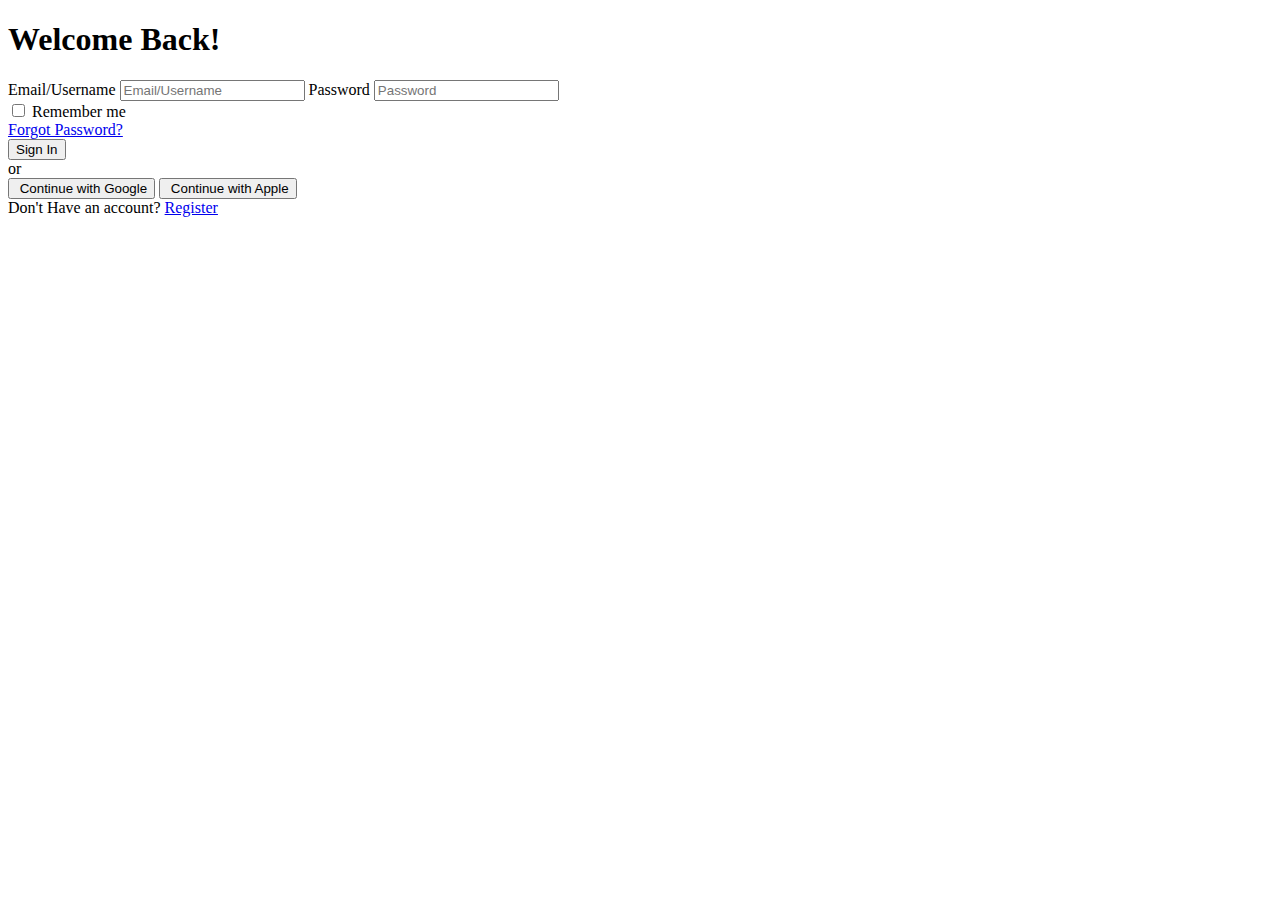
==== login/index.html @ ebd741ea "Initial commit" ====
<!DOCTYPE html>
<html lang="en">
<head>
    <meta charset="UTF-8">
    <meta name="viewport" content="width=device-width, initial-scale=1.0">
    <title>login</title>
    <link rel="stylesheet" href="style.css">
    <script src="main.js" defer></script>
</head>
<body>
    <div class="container">
        <div class="image-section"></div>
        <form class="form-section" action="../../homepage/index.html">
            <h1>Welcome Back!</h1>
            <label for="username">Email/Username</label>
            <input type="text" id="username" placeholder="Email/Username" required>
            <label for="password">Password</label>
            <input type="password" id="password" placeholder="Password" required>
            <div class="options">
                <div>
                    <input type="checkbox" id="remember">
                    <label for="remember">Remember me</label>
                </div>
                <a href="#">Forgot Password?</a>
            </div>
            <button onclick="changeLogin()" type="submit">Sign In</button>
            <div class="social-divider">
                <span> or </span>
            </div>
            <div class="social-login">
                <button class="google"><img src="../AssetIcon/Google Logo.svg" alt=""><i class="fab fa-google"></i> Continue with Google</button>
                <button class="apple"><img src="../AssetIcon/Apple Logo.svg" alt=""><i class="fab fa-apple"></i> Continue with Apple</button>
            </div>
            <div class="register">
                Don't Have an account? <a href="../register/index.html">Register</a>
            </div>
        </form>
    </div>
    <script src="logout.js"></script>
</body>
</html>
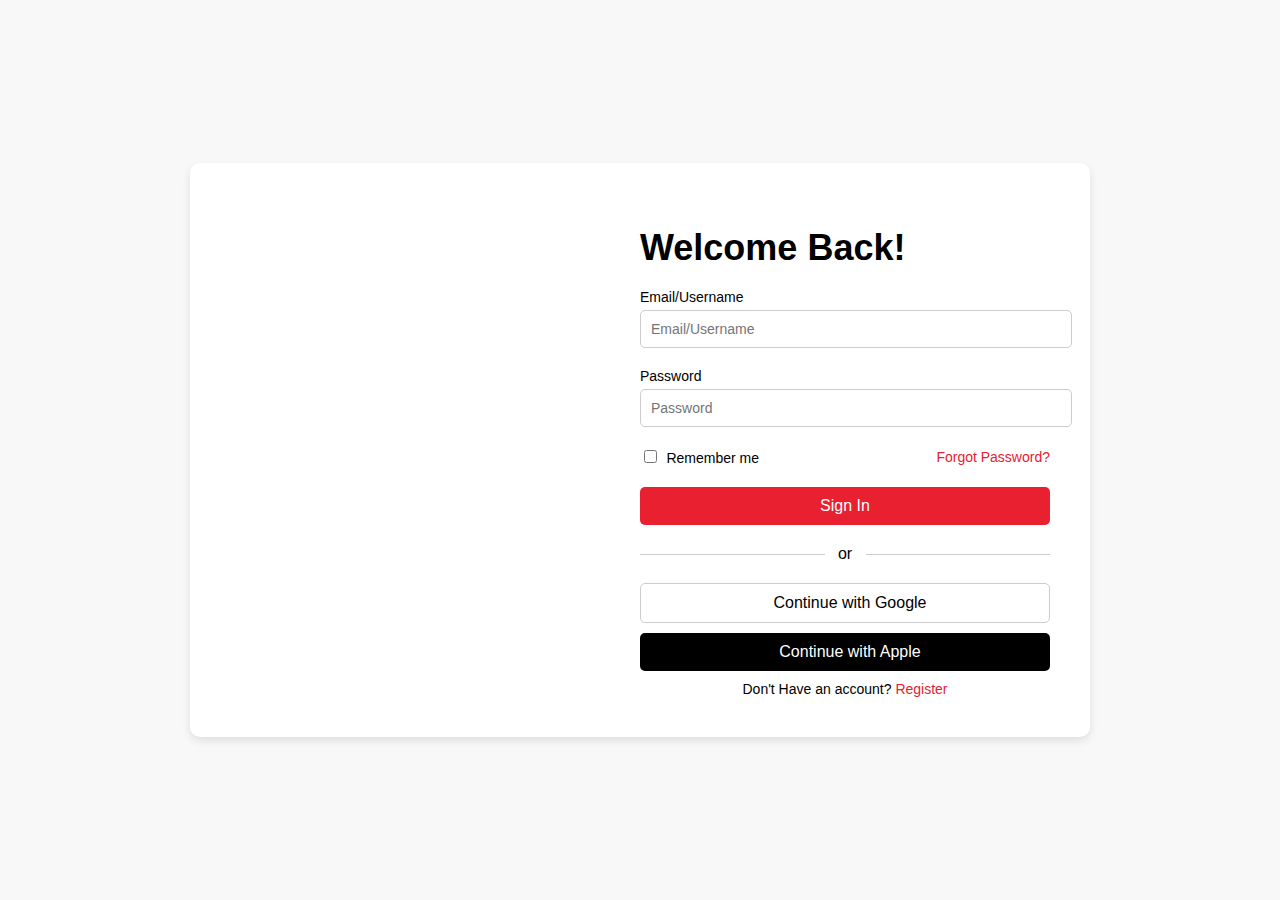
==== commit aa56a660: "initial commit" ====
--- a/login/index.html
+++ b/login/index.html
@@ -4,8 +4,8 @@
     <meta charset="UTF-8">
     <meta name="viewport" content="width=device-width, initial-scale=1.0">
     <title>login</title>
-    <link rel="stylesheet" href="style.css">
-    <script src="main.js" defer></script>
+    <link rel="stylesheet" href="./login.css">
+    <script src="./login.js" defer></script>
 </head>
 <body>
     <div class="container">
--- a/login/login.css
+++ b/login/login.css
@@ -0,0 +1,137 @@
+body {
+    display: flex;
+    justify-content: center;
+    align-items: center;
+    height: 100vh;
+    margin: 0;
+    background-color: #f8f8f8;
+    font-family: Arial, sans-serif;
+}
+.container {
+    display: flex;
+    background-color: #fff;
+    border-radius: 10px;
+    box-shadow: 0 4px 8px rgba(0, 0, 0, 0.1);
+    overflow: hidden;
+    max-width: 900px;
+    width: 100%;
+}
+.image-section {
+    flex: 1;
+    background: url('../AssetGambar/IMG_0324.jpg') no-repeat center center;
+    background-size: cover;
+}
+.form-section {
+    flex: 1;
+    padding: 40px;
+    display: flex;
+    flex-direction: column;
+    justify-content: center;
+}
+.form-section h1 {
+    font-size: 36px;
+    margin-bottom: 20px;
+}
+.form-section label {
+    font-size: 14px;
+    margin-bottom: 5px;
+}
+.form-section input[type="text"],
+.form-section input[type="email"],
+.form-section input[type="password"] {
+    width: 100%;
+    padding: 10px;
+    margin-bottom: 20px;
+    border: 1px solid #ccc;
+    border-radius: 5px;
+    font-size: 14px;
+}
+.form-section .options {
+    display: flex;
+    justify-content: space-between;
+    align-items: center;
+    margin-bottom: 20px;
+}
+.form-section .options input[type="checkbox"] {
+    margin-right: 5px;
+}
+.form-section .options a {
+    font-size: 14px;
+    color: #E92030;
+    text-decoration: none;
+}
+.form-section .options a:hover {
+    text-decoration: underline;
+}
+.form-section button {
+    width: 100%;
+    padding: 10px;
+    background-color: #E92030;
+    border: none;
+    border-radius: 5px;
+    color: #fff;
+    font-size: 16px;
+    cursor: pointer;
+   
+}
+.form-section .social-login {
+    display: flex;
+    flex-direction: column;
+    gap: 10px;
+    margin-bottom: 10px;
+}
+.form-section .social-login button {
+    display: flex;
+    align-items: center;
+    justify-content: center;
+    padding: 10px;
+    border: none;
+    border-radius: 5px;
+    font-size: 16px;
+    cursor: pointer;
+}
+.form-section .social-login button i {
+    margin-right: 10px;
+}
+.form-section .social-login .google {
+    background-color: #fff;
+    color: #000;
+    border: 1px solid #ccc;
+}
+.form-section .social-login .apple {
+    background-color: #000;
+    color: #fff;
+}
+.form-section .register {
+    text-align: center;
+    font-size: 14px;
+}
+.form-section .register a {
+    color: #E92030;
+    text-decoration: none;
+}
+.form-section .register a:hover {
+    text-decoration: underline;
+}
+.social-divider {
+    text-align: center;
+    margin: 20px 0;
+    position: relative;
+}
+
+.social-divider::before,.social-divider::after {
+    content: "";
+    position: absolute;
+    top: 50%;
+    width: 45%;
+    height: 1px;
+    background-color: #ccc;
+}
+
+.social-divider::before {
+    left: 0;
+}
+
+.social-divider::after {
+    right: 0;
+}